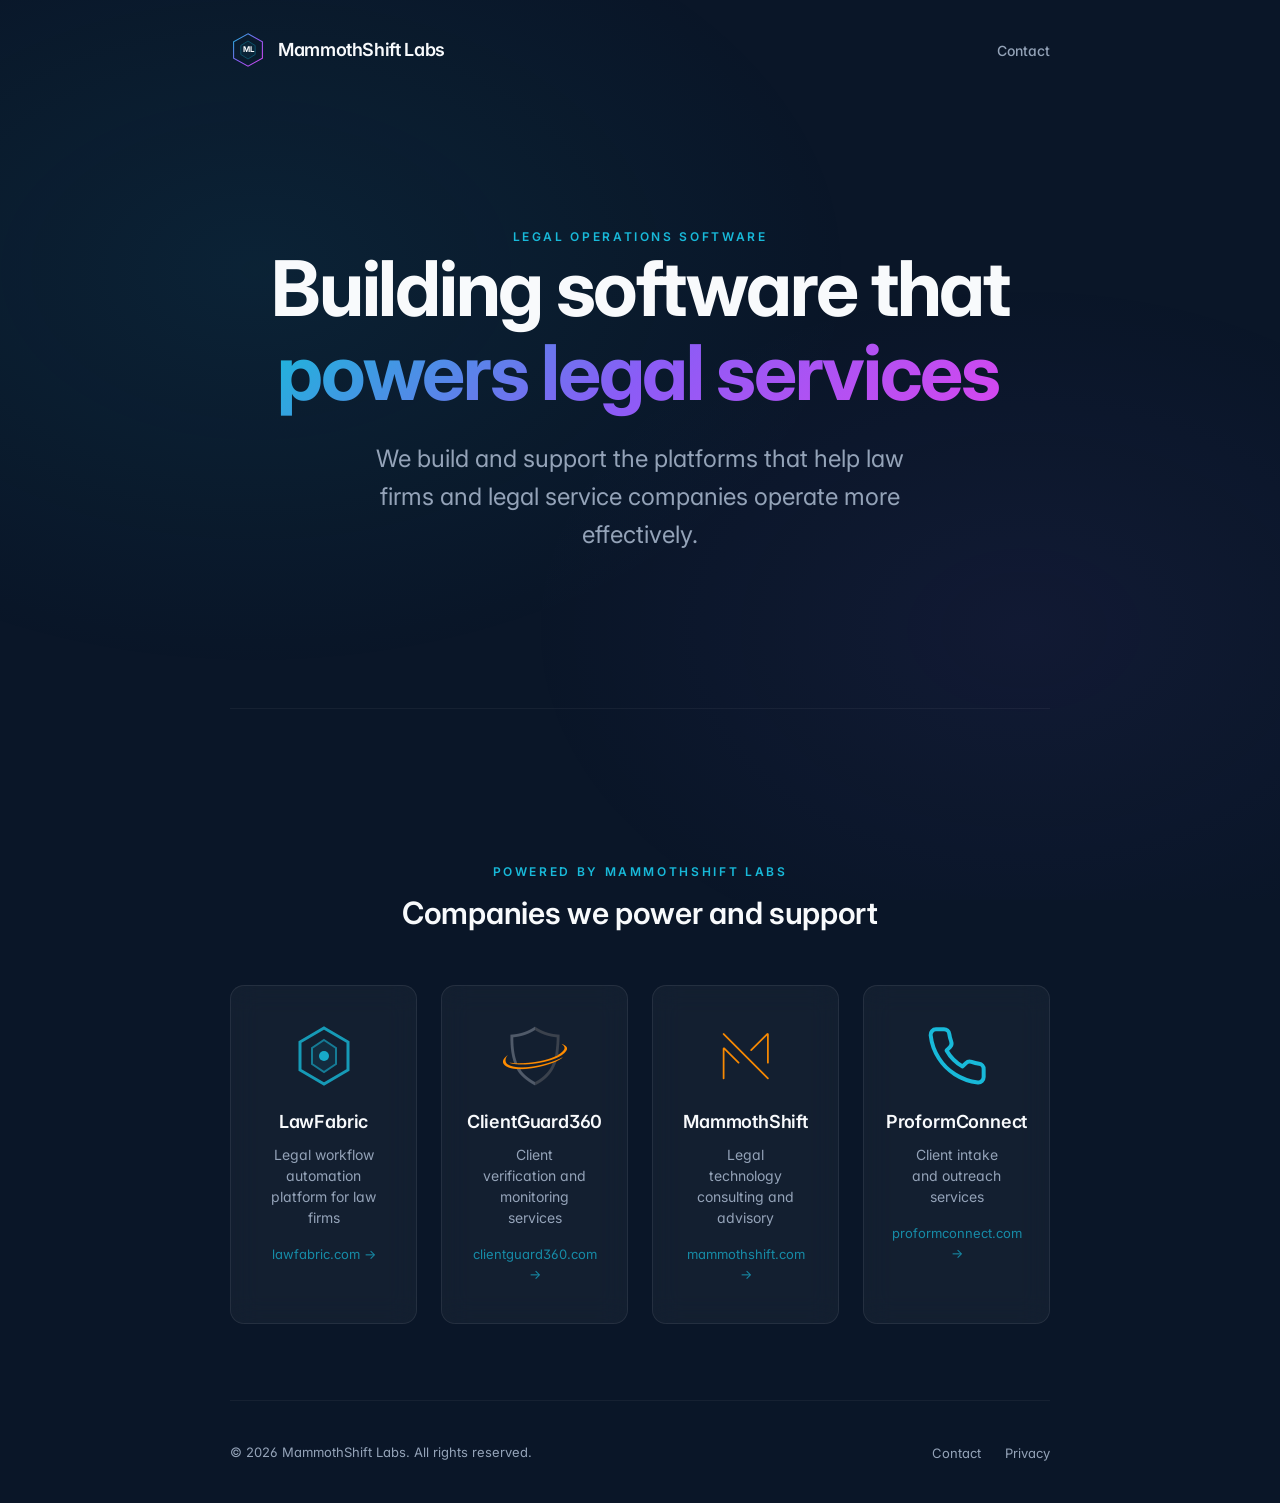
==== index.html @ 204c8508 "initial commit" ====
<!DOCTYPE html>
<html lang="en">
<head>
  <meta charset="UTF-8">
  <meta name="viewport" content="width=device-width, initial-scale=1.0">
  <title>MammothShift Labs</title>
  <meta name="description" content="MammothShift Labs builds and maintains legal operations software.">
  <link rel="preconnect" href="https://fonts.googleapis.com">
  <link rel="preconnect" href="https://fonts.gstatic.com" crossorigin>
  <link href="https://fonts.googleapis.com/css2?family=Inter:wght@300;400;500;600;700;800&display=swap" rel="stylesheet">
  <link rel="stylesheet" href="css/style.css">
  <link rel="icon" href="data:image/svg+xml,<svg xmlns='http://www.w3.org/2000/svg' viewBox='0 0 32 32'><polygon points='16,2 28,9 28,23 16,30 4,23 4,9' fill='none' stroke='%2318B9D9' stroke-width='2'/><circle cx='16' cy='16' r='4' fill='%2318B9D9'/></svg>">
</head>
<body class="ml-stage">
<div class="ml-page">

  <header>
    <nav class="ml-nav">
      <a href="index.html" class="ml-nav-logo">
        <svg viewBox="0 0 100 100" xmlns="http://www.w3.org/2000/svg">
          <defs>
            <linearGradient id="mlGrad" x1="0%" y1="0%" x2="100%" y2="100%">
              <stop offset="0%" stop-color="#18B9D9"/>
              <stop offset="50%" stop-color="#8b5cf6"/>
              <stop offset="100%" stop-color="#d946ef"/>
            </linearGradient>
          </defs>
          <polygon points="50,5 90,27.5 90,72.5 50,95 10,72.5 10,27.5" fill="none" stroke="url(#mlGrad)" stroke-width="3"/>
          <polygon points="50,25 70,37.5 70,62.5 50,75 30,62.5 30,37.5" fill="rgba(24,185,217,0.1)" stroke="#18B9D9" stroke-width="1.5" opacity="0.6"/>
          <text x="50" y="56" font-family="Inter, sans-serif" font-size="22" font-weight="700" text-anchor="middle" fill="#f8fafc">ML</text>
        </svg>
        <span class="ml-nav-wordmark">MammothShift Labs</span>
      </a>
      <ul class="ml-nav-links">
        <li><a href="contact.html">Contact</a></li>
      </ul>
    </nav>
  </header>

  <main class="ml-main">
    <section class="ml-hero">
      <p class="ml-eyebrow ml-animate">Legal Operations Software</p>
      <h1 class="ml-title-lg ml-hero-tagline ml-animate ml-animate-d1">
        Building software that <span class="ml-gradient-text">powers legal services</span>
      </h1>
      <p class="ml-body-lg ml-hero-sub ml-animate ml-animate-d2">
        We build and support the platforms that help law firms and legal service companies operate more effectively.
      </p>
    </section>

    <hr class="ml-divider">

    <section class="ml-section">
      <div class="ml-section-header ml-animate ml-animate-d3">
        <p class="ml-eyebrow">Powered by MammothShift Labs</p>
        <h2 class="ml-title-sm" style="margin-top: 12px;">Companies we power and support</h2>
      </div>

      <div class="ml-grid">

        <a href="https://lawfabric.com" target="_blank" rel="noopener" class="ml-card ml-animate ml-animate-d3">
          <img class="ml-card-logo" src="img/lawfabric.svg" alt="LawFabric">
          <div class="ml-card-name">LawFabric</div>
          <div class="ml-card-desc">Legal workflow automation platform for law firms</div>
          <div class="ml-card-link">lawfabric.com &rarr;</div>
        </a>

        <a href="https://clientguard360.com" target="_blank" rel="noopener" class="ml-card ml-animate ml-animate-d4">
          <img class="ml-card-logo" src="img/clientguard360.png" alt="ClientGuard360">
          <div class="ml-card-name">ClientGuard360</div>
          <div class="ml-card-desc">Client verification and monitoring services</div>
          <div class="ml-card-link">clientguard360.com &rarr;</div>
        </a>

        <a href="https://mammothshift.com" target="_blank" rel="noopener" class="ml-card ml-animate ml-animate-d5">
          <img class="ml-card-logo" src="img/mammothshift.png" alt="MammothShift">
          <div class="ml-card-name">MammothShift</div>
          <div class="ml-card-desc">Legal technology consulting and advisory</div>
          <div class="ml-card-link">mammothshift.com &rarr;</div>
        </a>

        <a href="https://proformconnect.com" target="_blank" rel="noopener" class="ml-card ml-animate ml-animate-d6">
          <svg class="ml-card-logo" viewBox="0 0 24 24" xmlns="http://www.w3.org/2000/svg">
            <path d="M22 16.92v3a2 2 0 0 1-2.18 2 19.79 19.79 0 0 1-8.63-3.07 19.5 19.5 0 0 1-6-6 19.79 19.79 0 0 1-3.07-8.67A2 2 0 0 1 4.11 2h3a2 2 0 0 1 2 1.72 12.84 12.84 0 0 0 .7 2.81 2 2 0 0 1-.45 2.11L8.09 9.91a16 16 0 0 0 6 6l1.27-1.27a2 2 0 0 1 2.11-.45 12.84 12.84 0 0 0 2.81.7A2 2 0 0 1 22 16.92z" fill="none" stroke="#18B9D9" stroke-width="1.5" stroke-linecap="round" stroke-linejoin="round"/>
          </svg>
          <div class="ml-card-name">ProformConnect</div>
          <div class="ml-card-desc">Client intake and outreach services</div>
          <div class="ml-card-link">proformconnect.com &rarr;</div>
        </a>

      </div>
    </section>
  </main>

  <footer class="ml-footer">
    <div class="ml-footer-inner">
      <div class="ml-footer-copy">&copy; 2026 MammothShift Labs. All rights reserved.</div>
      <ul class="ml-footer-links">
        <li><a href="contact.html">Contact</a></li>
        <li><a href="privacy.html">Privacy</a></li>
      </ul>
    </div>
  </footer>

</div>
</body>
</html>
---- css/style.css ----
/* MammothShift-Labs — Site Styles
   Design tokens derived from LegalSlash styleguide */

/* ── Reset ── */
*, *::before, *::after { box-sizing: border-box; margin: 0; padding: 0; }

/* ── Tokens ── */
:root {
  --ml-bg:          #0a1628;
  --ml-bg-raised:   #12263f;
  --ml-bg-card:     rgba(255,255,255,0.04);
  --ml-fg:          #f8fafc;
  --ml-muted:       #94a3b8;
  --ml-accent:      #18b9d9;
  --ml-accent-2:    #8b5cf6;
  --ml-accent-3:    #d946ef;
  --ml-border:      rgba(255,255,255,0.08);
  --ml-border-soft: rgba(255,255,255,0.05);
  --ml-shadow-sm:   0 4px 12px rgba(0,0,0,0.25);
  --ml-shadow-md:   0 12px 32px rgba(0,0,0,0.35);
  --ml-shadow-glow: 0 0 30px rgba(24,185,217,0.25);
  --ml-radius-sm:   8px;
  --ml-radius-md:   14px;
  --ml-radius-lg:   20px;
  --ml-radius-pill: 999px;
  --ml-spring:      cubic-bezier(0.22, 1, 0.36, 1);
  --ml-gradient:    linear-gradient(135deg, #18b9d9, #8b5cf6, #d946ef);
  --ml-gradient-accent: linear-gradient(90deg, #18b9d9, #8b5cf6);
}

/* ── Base ── */
html {
  font-size: 16px;
  overflow-x: hidden;
  -webkit-font-smoothing: antialiased;
  -moz-osx-font-smoothing: grayscale;
}

body {
  font-family: 'Inter', 'Plus Jakarta Sans', -apple-system, 'Segoe UI', sans-serif;
  font-feature-settings: 'ss01', 'cv11';
  background: var(--ml-bg);
  color: var(--ml-fg);
  line-height: 1.55;
  min-height: 100vh;
}

a {
  color: var(--ml-accent);
  text-decoration: none;
  transition: color 0.3s var(--ml-spring);
}

a:hover {
  color: var(--ml-accent-2);
}

/* ── Layout ── */
.ml-page {
  max-width: 900px;
  margin: 0 auto;
  padding: 0 40px;
  min-height: 100vh;
  display: flex;
  flex-direction: column;
}

.ml-main {
  flex: 1;
}

/* ── Ambient Background ── */
.ml-stage {
  position: relative;
}

.ml-stage::before {
  content: '';
  position: fixed;
  top: 0; left: 0; right: 0; bottom: 0;
  background:
    radial-gradient(ellipse 600px 400px at 20% 30%, rgba(24,185,217,0.08), transparent),
    radial-gradient(ellipse 500px 350px at 80% 70%, rgba(139,92,246,0.06), transparent);
  animation: ml-drift 24s ease-in-out infinite alternate;
  pointer-events: none;
  z-index: 0;
}

@keyframes ml-drift {
  0%   { transform: translate(0, 0); }
  100% { transform: translate(-30px, 20px); }
}

.ml-stage > * {
  position: relative;
  z-index: 1;
}

/* ── Typography ── */
.ml-title-lg {
  font-size: clamp(40px, 6vw, 80px);
  font-weight: 700;
  letter-spacing: -0.03em;
  line-height: 1.1;
}

.ml-title-md {
  font-size: clamp(28px, 4vw, 48px);
  font-weight: 700;
  letter-spacing: -0.02em;
  line-height: 1.2;
}

.ml-title-sm {
  font-size: clamp(20px, 2.4vw, 32px);
  font-weight: 600;
  letter-spacing: -0.01em;
  line-height: 1.3;
}

.ml-body-lg {
  font-size: clamp(18px, 2vw, 24px);
  font-weight: 400;
  line-height: 1.6;
}

.ml-body {
  font-size: 16px;
  font-weight: 400;
}

.ml-eyebrow {
  font-size: 12px;
  font-weight: 600;
  letter-spacing: 0.22em;
  text-transform: uppercase;
  color: var(--ml-accent);
}

.ml-muted {
  color: var(--ml-muted);
}

.ml-gradient-text {
  background: var(--ml-gradient);
  -webkit-background-clip: text;
  background-clip: text;
  -webkit-text-fill-color: transparent;
  padding-bottom: 0.1em;
  padding-right: 0.05em;
}

/* ── Nav ── */
.ml-nav {
  padding: clamp(20px, 3vw, 32px) 0;
  display: flex;
  align-items: center;
  justify-content: space-between;
}

.ml-nav-logo {
  display: flex;
  align-items: center;
  gap: 12px;
  text-decoration: none;
  color: var(--ml-fg);
}

.ml-nav-logo svg {
  width: 36px;
  height: 36px;
}

.ml-nav-wordmark {
  font-size: 18px;
  font-weight: 600;
  letter-spacing: -0.02em;
}

.ml-nav-links {
  display: flex;
  gap: 32px;
  list-style: none;
}

.ml-nav-links a {
  color: var(--ml-muted);
  font-size: 14px;
  font-weight: 500;
  transition: color 0.3s var(--ml-spring);
}

.ml-nav-links a:hover {
  color: var(--ml-fg);
}

/* ── Hero ── */
.ml-hero {
  padding: clamp(60px, 10vw, 140px) 0 clamp(40px, 6vw, 80px);
  text-align: center;
}

.ml-hero-tagline {
  max-width: 800px;
  margin: 0 auto;
}

.ml-hero-sub {
  margin-top: 24px;
  max-width: 560px;
  margin-left: auto;
  margin-right: auto;
  color: var(--ml-muted);
}

/* ── Section ── */
.ml-section {
  padding: clamp(40px, 6vw, 80px) 0;
}

.ml-section-header {
  text-align: center;
  margin-bottom: clamp(32px, 4vw, 56px);
}

.ml-section-header .ml-eyebrow {
  margin-bottom: 12px;
}

/* ── Company Cards ── */
.ml-grid {
  display: grid;
  grid-template-columns: repeat(auto-fit, minmax(180px, 1fr));
  gap: clamp(16px, 2vw, 24px);
}

.ml-card {
  background: var(--ml-bg-card);
  border: 1px solid var(--ml-border);
  border-radius: var(--ml-radius-md);
  padding: clamp(24px, 3vw, 40px);
  backdrop-filter: blur(14px);
  -webkit-backdrop-filter: blur(14px);
  transition: transform 0.4s var(--ml-spring), box-shadow 0.4s var(--ml-spring);
  display: flex;
  flex-direction: column;
  align-items: center;
  text-align: center;
  text-decoration: none;
  color: var(--ml-fg);
}

.ml-card:hover {
  transform: translateY(-6px);
  box-shadow: var(--ml-shadow-glow);
  color: var(--ml-fg);
}

.ml-card-logo {
  width: 64px;
  height: 64px;
  margin-bottom: 20px;
  object-fit: contain;
}

.ml-card-name {
  font-size: 18px;
  font-weight: 600;
  letter-spacing: -0.01em;
  margin-bottom: 8px;
}

.ml-card-desc {
  font-size: 14px;
  color: var(--ml-muted);
  line-height: 1.5;
}

.ml-card-link {
  margin-top: 16px;
  font-size: 13px;
  color: var(--ml-accent);
  opacity: 0.7;
  transition: opacity 0.3s var(--ml-spring);
}

.ml-card:hover .ml-card-link {
  opacity: 1;
}

/* ── Divider ── */
.ml-divider {
  border: none;
  border-top: 1px solid var(--ml-border-soft);
  margin: clamp(40px, 6vw, 80px) 0;
}

/* ── Footer ── */
.ml-footer {
  padding: clamp(24px, 3vw, 40px) 0;
  border-top: 1px solid var(--ml-border-soft);
  margin-top: auto;
}

.ml-footer-inner {
  display: flex;
  justify-content: space-between;
  align-items: center;
  flex-wrap: wrap;
  gap: 16px;
}

.ml-footer-copy {
  font-size: 13px;
  color: var(--ml-muted);
}

.ml-footer-links {
  display: flex;
  gap: 24px;
  list-style: none;
}

.ml-footer-links a {
  font-size: 13px;
  color: var(--ml-muted);
}

.ml-footer-links a:hover {
  color: var(--ml-fg);
}

/* ── Contact Page ── */
.ml-contact-section {
  padding: clamp(40px, 6vw, 80px) 0;
}

.ml-contact-grid {
  display: grid;
  grid-template-columns: 1fr 1.1fr;
  gap: clamp(40px, 5vw, 72px);
  align-items: start;
}

.ml-contact-headline {
  font-size: clamp(28px, 4vw, 48px);
  font-weight: 800;
  letter-spacing: -0.03em;
  line-height: 1.1;
  margin-top: 12px;
  margin-bottom: 16px;
}

.ml-contact-sub {
  font-size: 16px;
  color: var(--ml-muted);
  line-height: 1.7;
  margin-bottom: 36px;
}

.ml-expect-list {
  list-style: none;
  display: flex;
  flex-direction: column;
  gap: 16px;
}

.ml-expect-item {
  display: flex;
  align-items: flex-start;
  gap: 14px;
}

.ml-expect-icon {
  width: 36px;
  height: 36px;
  border-radius: 9px;
  flex-shrink: 0;
  background: rgba(24, 185, 217, 0.08);
  border: 1px solid rgba(24, 185, 217, 0.18);
  display: flex;
  align-items: center;
  justify-content: center;
}

.ml-expect-title {
  font-size: 14px;
  font-weight: 700;
  margin-bottom: 2px;
}

.ml-expect-desc {
  font-size: 13px;
  color: var(--ml-muted);
  line-height: 1.55;
}

/* ── Form Card ── */
.ml-form-card {
  background: var(--ml-bg-card);
  border: 1px solid var(--ml-border);
  border-radius: var(--ml-radius-md);
  backdrop-filter: blur(14px);
  -webkit-backdrop-filter: blur(14px);
  box-shadow: var(--ml-shadow-md);
  padding: clamp(24px, 3vw, 40px);
}

.ml-form-title {
  font-size: 20px;
  font-weight: 700;
  letter-spacing: -0.01em;
  margin-bottom: 6px;
}

.ml-form-sub {
  font-size: 14px;
  color: var(--ml-muted);
  margin-bottom: 28px;
}

.ml-form-group {
  display: flex;
  flex-direction: column;
  gap: 6px;
  margin-bottom: 18px;
}

.ml-form-row {
  display: grid;
  grid-template-columns: 1fr 1fr;
  gap: 14px;
}

.ml-form-label {
  font-size: 12px;
  font-weight: 600;
  text-transform: uppercase;
  letter-spacing: 0.08em;
  color: var(--ml-muted);
}

.ml-form-label span {
  color: var(--ml-accent);
}

.ml-form-input,
.ml-form-textarea {
  width: 100%;
  padding: 11px 14px;
  font-size: 14px;
  font-family: inherit;
  color: var(--ml-fg);
  background: var(--ml-bg-raised);
  border: 1.5px solid var(--ml-border);
  border-radius: var(--ml-radius-sm);
  transition: border-color 0.15s, box-shadow 0.15s;
  outline: none;
}

.ml-form-input:focus,
.ml-form-textarea:focus {
  border-color: var(--ml-accent);
  box-shadow: 0 0 0 3px rgba(24, 185, 217, 0.1);
}

.ml-form-input::placeholder,
.ml-form-textarea::placeholder {
  color: rgba(148, 163, 184, 0.5);
}

.ml-form-textarea {
  min-height: 100px;
  resize: vertical;
  line-height: 1.6;
}

.ml-interest-grid {
  display: grid;
  grid-template-columns: 1fr 1fr;
  gap: 8px;
}

.ml-interest-item {
  display: flex;
  align-items: center;
  gap: 9px;
  padding: 10px 12px;
  background: var(--ml-bg-raised);
  border: 1.5px solid var(--ml-border);
  border-radius: var(--ml-radius-sm);
  cursor: pointer;
  transition: border-color 0.15s, background 0.15s;
}

.ml-interest-item:has(input:checked) {
  border-color: var(--ml-accent);
  background: rgba(24, 185, 217, 0.04);
}

.ml-interest-item input {
  accent-color: var(--ml-accent);
  cursor: pointer;
}

.ml-interest-item label {
  font-size: 13px;
  font-weight: 500;
  cursor: pointer;
}

.ml-form-divider {
  height: 1px;
  background: var(--ml-border);
  margin: 22px 0;
}

.ml-form-submit {
  width: 100%;
  padding: 14px;
  background: var(--ml-gradient-accent);
  color: #fff;
  font-size: 15px;
  font-weight: 700;
  border: none;
  border-radius: var(--ml-radius-pill);
  cursor: pointer;
  box-shadow: 0 4px 20px rgba(24, 185, 217, 0.3);
  transition: box-shadow 0.2s var(--ml-spring), transform 0.2s var(--ml-spring);
  font-family: inherit;
}

.ml-form-submit:hover {
  box-shadow: 0 6px 28px rgba(24, 185, 217, 0.44);
  transform: translateY(-1px);
}

.ml-form-legal {
  font-size: 11px;
  color: rgba(148, 163, 184, 0.6);
  text-align: center;
  margin-top: 14px;
  line-height: 1.6;
}

.ml-form-legal a {
  color: var(--ml-muted);
  text-decoration: underline;
}

/* ── Legal Pages ── */
.ml-legal {
  max-width: 720px;
  margin: 0 auto;
  padding: clamp(40px, 6vw, 80px) 0;
}

.ml-legal h1 {
  margin-bottom: 8px;
}

.ml-legal .ml-last-updated {
  color: var(--ml-muted);
  font-size: 14px;
  margin-bottom: 40px;
}

.ml-legal h2 {
  font-size: 20px;
  font-weight: 600;
  margin-top: 40px;
  margin-bottom: 12px;
}

.ml-legal p {
  color: var(--ml-muted);
  margin-bottom: 16px;
}

.ml-legal ul {
  color: var(--ml-muted);
  margin-bottom: 16px;
  padding-left: 24px;
}

.ml-legal li {
  margin-bottom: 8px;
}

/* ── Animations ── */
.ml-animate {
  opacity: 0;
  transform: translateY(24px);
  animation: ml-fadeup 0.7s var(--ml-spring) forwards;
}

.ml-animate-d1 { animation-delay: 0.1s; }
.ml-animate-d2 { animation-delay: 0.2s; }
.ml-animate-d3 { animation-delay: 0.3s; }
.ml-animate-d4 { animation-delay: 0.4s; }
.ml-animate-d5 { animation-delay: 0.5s; }
.ml-animate-d6 { animation-delay: 0.6s; }

@keyframes ml-fadeup {
  to {
    opacity: 1;
    transform: translateY(0);
  }
}

/* ── Responsive ── */
@media (max-width: 760px) {
  .ml-contact-grid {
    grid-template-columns: 1fr;
  }

  .ml-form-row {
    grid-template-columns: 1fr;
  }

  .ml-interest-grid {
    grid-template-columns: 1fr;
  }
}

@media (max-width: 600px) {
  .ml-nav {
    flex-direction: column;
    gap: 16px;
  }

  .ml-nav-links {
    gap: 20px;
  }

  .ml-footer-inner {
    flex-direction: column;
    text-align: center;
  }

  .ml-grid {
    grid-template-columns: 1fr;
    max-width: 400px;
    margin: 0 auto;
  }
}
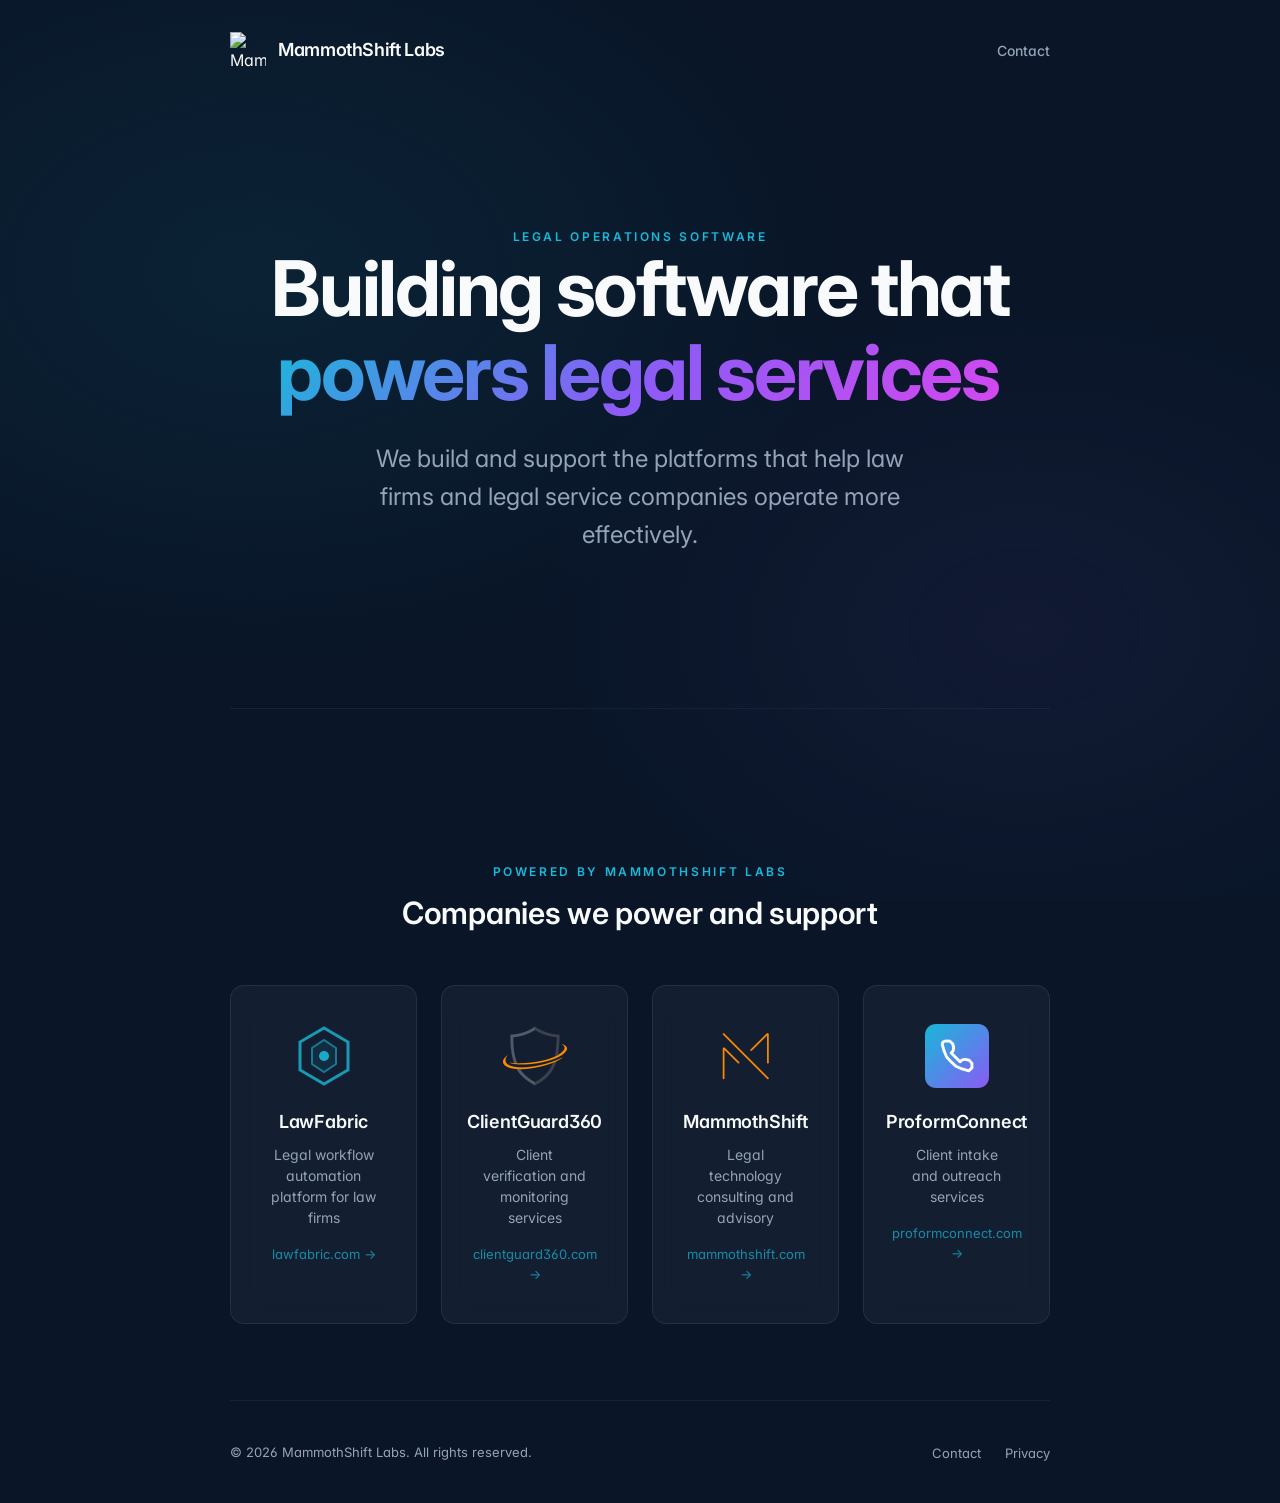
==== commit 008323b1: "feat: replace inline SVG logos with PNG assets Use generated mammothshift-labs.png for the nav logo " ====
--- a/index.html
+++ b/index.html
@@ -17,18 +17,7 @@
   <header>
     <nav class="ml-nav">
       <a href="index.html" class="ml-nav-logo">
-        <svg viewBox="0 0 100 100" xmlns="http://www.w3.org/2000/svg">
-          <defs>
-            <linearGradient id="mlGrad" x1="0%" y1="0%" x2="100%" y2="100%">
-              <stop offset="0%" stop-color="#18B9D9"/>
-              <stop offset="50%" stop-color="#8b5cf6"/>
-              <stop offset="100%" stop-color="#d946ef"/>
-            </linearGradient>
-          </defs>
-          <polygon points="50,5 90,27.5 90,72.5 50,95 10,72.5 10,27.5" fill="none" stroke="url(#mlGrad)" stroke-width="3"/>
-          <polygon points="50,25 70,37.5 70,62.5 50,75 30,62.5 30,37.5" fill="rgba(24,185,217,0.1)" stroke="#18B9D9" stroke-width="1.5" opacity="0.6"/>
-          <text x="50" y="56" font-family="Inter, sans-serif" font-size="22" font-weight="700" text-anchor="middle" fill="#f8fafc">ML</text>
-        </svg>
+        <img src="img/mammothshift-labs.png" alt="MammothShift Labs">
         <span class="ml-nav-wordmark">MammothShift Labs</span>
       </a>
       <ul class="ml-nav-links">
@@ -80,9 +69,7 @@
         </a>
 
         <a href="https://proformconnect.com" target="_blank" rel="noopener" class="ml-card ml-animate ml-animate-d6">
-          <svg class="ml-card-logo" viewBox="0 0 24 24" xmlns="http://www.w3.org/2000/svg">
-            <path d="M22 16.92v3a2 2 0 0 1-2.18 2 19.79 19.79 0 0 1-8.63-3.07 19.5 19.5 0 0 1-6-6 19.79 19.79 0 0 1-3.07-8.67A2 2 0 0 1 4.11 2h3a2 2 0 0 1 2 1.72 12.84 12.84 0 0 0 .7 2.81 2 2 0 0 1-.45 2.11L8.09 9.91a16 16 0 0 0 6 6l1.27-1.27a2 2 0 0 1 2.11-.45 12.84 12.84 0 0 0 2.81.7A2 2 0 0 1 22 16.92z" fill="none" stroke="#18B9D9" stroke-width="1.5" stroke-linecap="round" stroke-linejoin="round"/>
-          </svg>
+          <img class="ml-card-logo" src="img/proformconnect.png" alt="ProformConnect">
           <div class="ml-card-name">ProformConnect</div>
           <div class="ml-card-desc">Client intake and outreach services</div>
           <div class="ml-card-link">proformconnect.com &rarr;</div>
--- a/css/style.css
+++ b/css/style.css
@@ -166,7 +166,8 @@
   color: var(--ml-fg);
 }
 
-.ml-nav-logo svg {
+.ml-nav-logo svg,
+.ml-nav-logo img {
   width: 36px;
   height: 36px;
 }
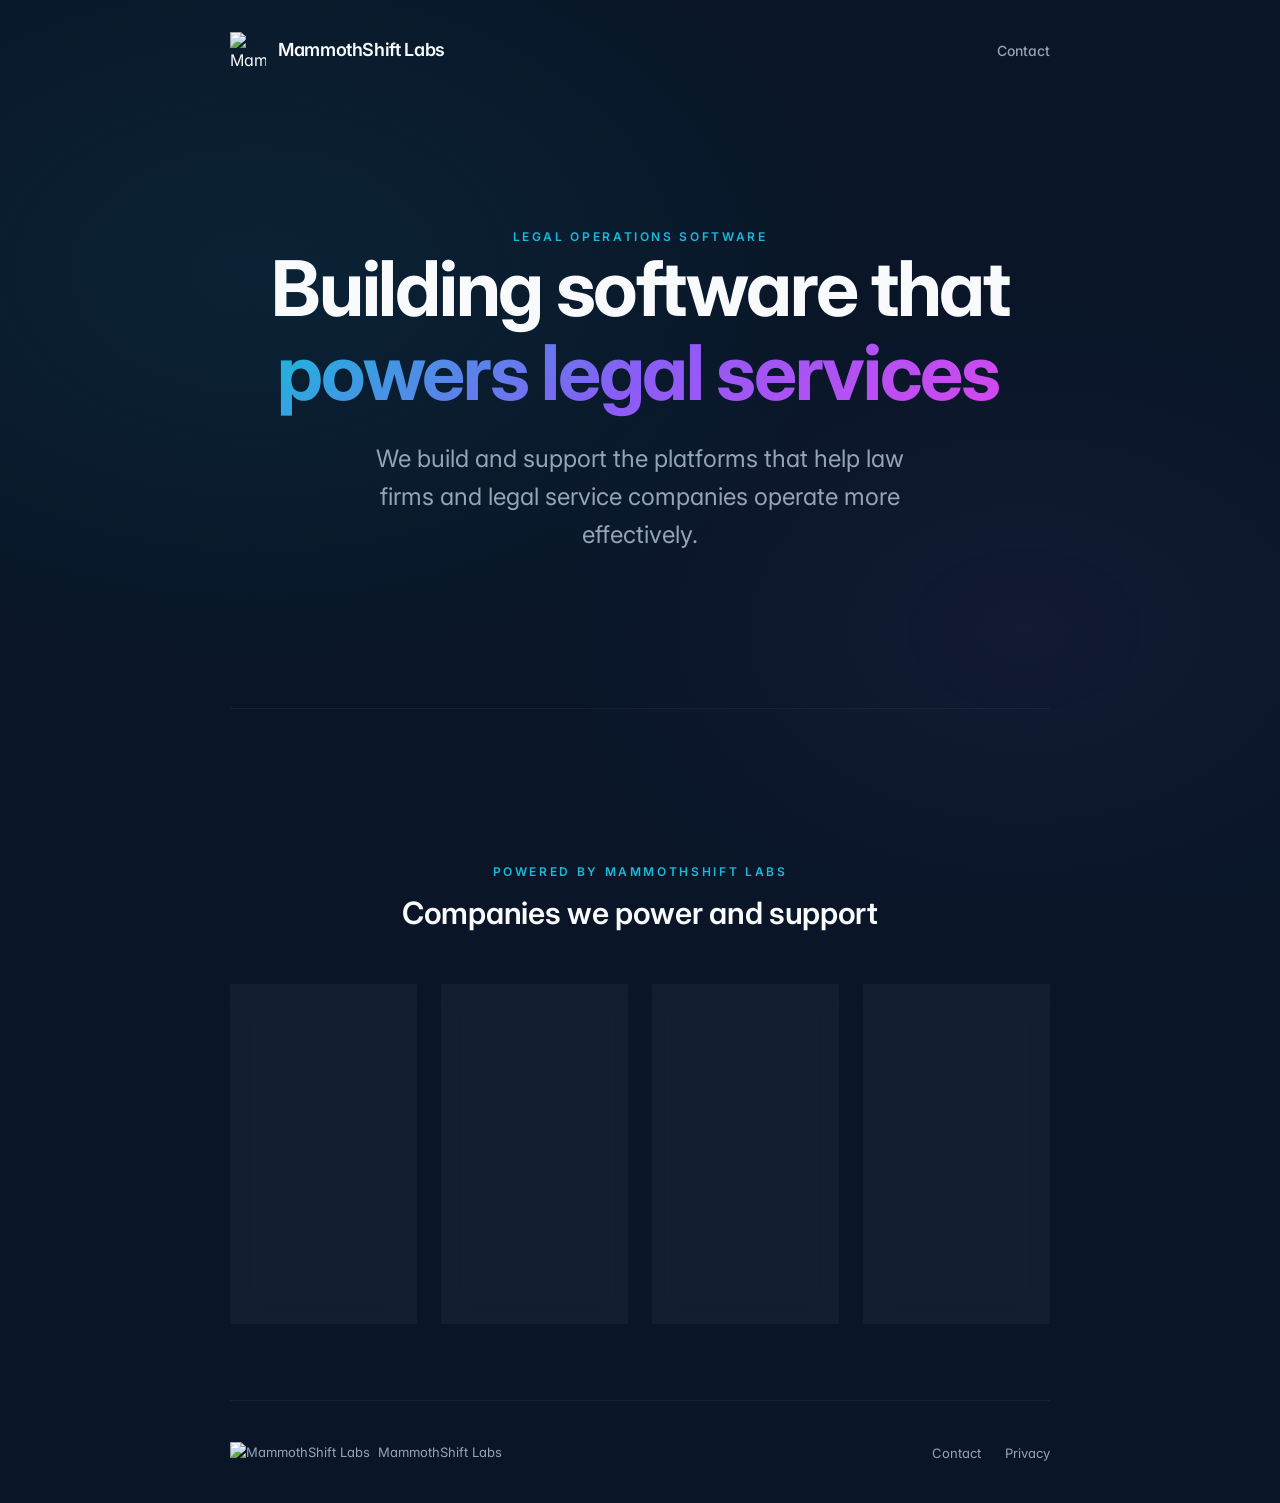
==== commit ced82ef5: "feat: add logo to footer and prefix company URLs with www Co-Authored-By: Claude Opus 4.6 <noreply@a" ====
--- a/index.html
+++ b/index.html
@@ -47,28 +47,28 @@
 
       <div class="ml-grid">
 
-        <a href="https://lawfabric.com" target="_blank" rel="noopener" class="ml-card ml-animate ml-animate-d3">
+        <a href="https://www.lawfabric.com" target="_blank" rel="noopener" class="ml-card ml-animate ml-animate-d3">
           <img class="ml-card-logo" src="img/lawfabric.svg" alt="LawFabric">
           <div class="ml-card-name">LawFabric</div>
           <div class="ml-card-desc">Legal workflow automation platform for law firms</div>
           <div class="ml-card-link">lawfabric.com &rarr;</div>
         </a>
 
-        <a href="https://clientguard360.com" target="_blank" rel="noopener" class="ml-card ml-animate ml-animate-d4">
+        <a href="https://www.clientguard360.com" target="_blank" rel="noopener" class="ml-card ml-animate ml-animate-d4">
           <img class="ml-card-logo" src="img/clientguard360.png" alt="ClientGuard360">
           <div class="ml-card-name">ClientGuard360</div>
           <div class="ml-card-desc">Client verification and monitoring services</div>
           <div class="ml-card-link">clientguard360.com &rarr;</div>
         </a>
 
-        <a href="https://mammothshift.com" target="_blank" rel="noopener" class="ml-card ml-animate ml-animate-d5">
+        <a href="https://www.mammothshift.com" target="_blank" rel="noopener" class="ml-card ml-animate ml-animate-d5">
           <img class="ml-card-logo" src="img/mammothshift.png" alt="MammothShift">
           <div class="ml-card-name">MammothShift</div>
           <div class="ml-card-desc">Legal technology consulting and advisory</div>
           <div class="ml-card-link">mammothshift.com &rarr;</div>
         </a>
 
-        <a href="https://proformconnect.com" target="_blank" rel="noopener" class="ml-card ml-animate ml-animate-d6">
+        <a href="https://www.proformconnect.com" target="_blank" rel="noopener" class="ml-card ml-animate ml-animate-d6">
           <img class="ml-card-logo" src="img/proformconnect.png" alt="ProformConnect">
           <div class="ml-card-name">ProformConnect</div>
           <div class="ml-card-desc">Client intake and outreach services</div>
@@ -81,7 +81,7 @@
 
   <footer class="ml-footer">
     <div class="ml-footer-inner">
-      <div class="ml-footer-copy">&copy; 2026 MammothShift Labs. All rights reserved.</div>
+      <div class="ml-footer-copy"><img src="img/mammothshift-labs.png" alt="MammothShift Labs" class="ml-footer-logo"> MammothShift Labs</div>
       <ul class="ml-footer-links">
         <li><a href="contact.html">Contact</a></li>
         <li><a href="privacy.html">Privacy</a></li>
--- a/css/style.css
+++ b/css/style.css
@@ -314,6 +314,14 @@
 .ml-footer-copy {
   font-size: 13px;
   color: var(--ml-muted);
+  display: flex;
+  align-items: center;
+  gap: 8px;
+}
+
+.ml-footer-logo {
+  height: 20px;
+  width: auto;
 }
 
 .ml-footer-links {
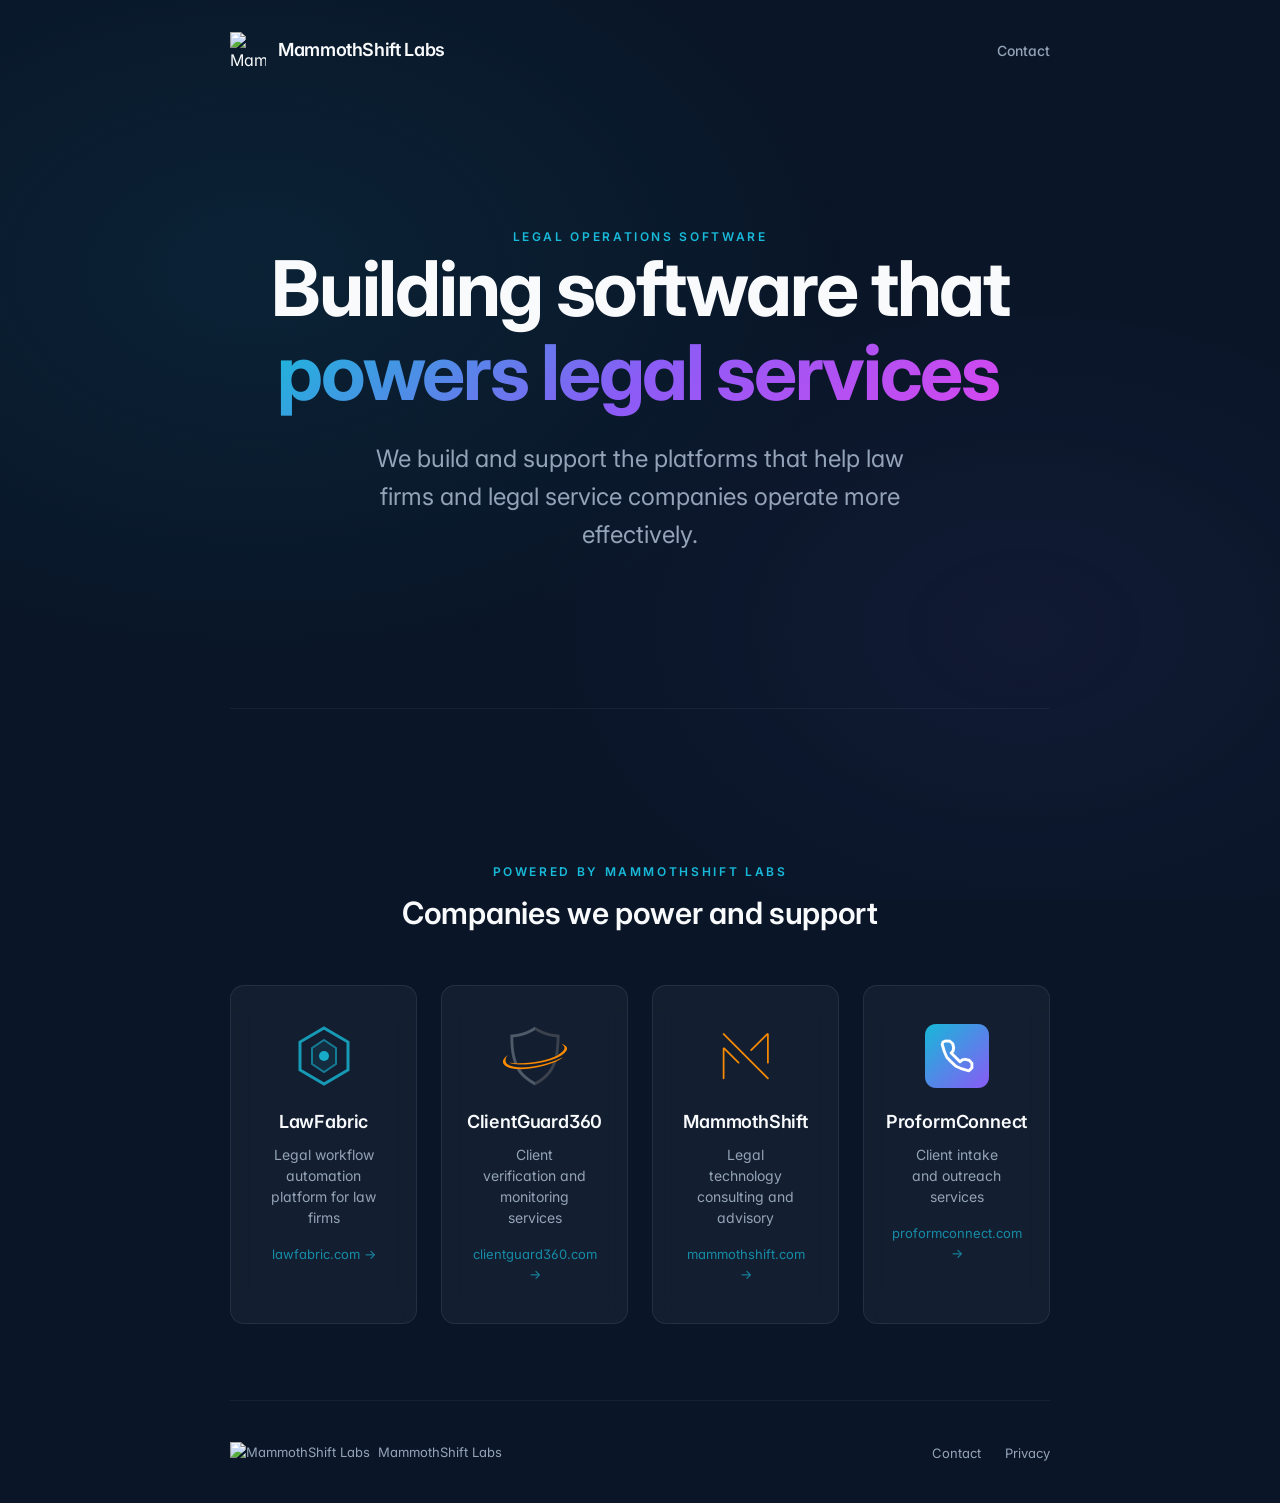
==== commit 8c56f408: "feat: add shared components, mobile nav, og tags, 404 page, and cleanup Extract nav/footer into <msl" ====
--- a/index.html
+++ b/index.html
@@ -5,6 +5,10 @@
   <meta name="viewport" content="width=device-width, initial-scale=1.0">
   <title>MammothShift Labs</title>
   <meta name="description" content="MammothShift Labs builds and maintains legal operations software.">
+  <meta property="og:type" content="website">
+  <meta property="og:title" content="MammothShift Labs">
+  <meta property="og:description" content="MammothShift Labs builds and maintains legal operations software.">
+  <meta property="og:image" content="img/og-image.png">
   <link rel="preconnect" href="https://fonts.googleapis.com">
   <link rel="preconnect" href="https://fonts.gstatic.com" crossorigin>
   <link href="https://fonts.googleapis.com/css2?family=Inter:wght@300;400;500;600;700;800&display=swap" rel="stylesheet">
@@ -14,17 +18,7 @@
 <body class="ml-stage">
 <div class="ml-page">
 
-  <header>
-    <nav class="ml-nav">
-      <a href="index.html" class="ml-nav-logo">
-        <img src="img/mammothshift-labs.png" alt="MammothShift Labs">
-        <span class="ml-nav-wordmark">MammothShift Labs</span>
-      </a>
-      <ul class="ml-nav-links">
-        <li><a href="contact.html">Contact</a></li>
-      </ul>
-    </nav>
-  </header>
+  <msl-header></msl-header>
 
   <main class="ml-main">
     <section class="ml-hero">
@@ -42,7 +36,7 @@
     <section class="ml-section">
       <div class="ml-section-header ml-animate ml-animate-d3">
         <p class="ml-eyebrow">Powered by MammothShift Labs</p>
-        <h2 class="ml-title-sm" style="margin-top: 12px;">Companies we power and support</h2>
+        <h2 class="ml-title-sm">Companies we power and support</h2>
       </div>
 
       <div class="ml-grid">
@@ -79,16 +73,10 @@
     </section>
   </main>
 
-  <footer class="ml-footer">
-    <div class="ml-footer-inner">
-      <div class="ml-footer-copy"><img src="img/mammothshift-labs.png" alt="MammothShift Labs" class="ml-footer-logo"> MammothShift Labs</div>
-      <ul class="ml-footer-links">
-        <li><a href="contact.html">Contact</a></li>
-        <li><a href="privacy.html">Privacy</a></li>
-      </ul>
-    </div>
-  </footer>
+  <msl-footer></msl-footer>
 
 </div>
+<script src="js/components.js"></script>
+<script src="js/main.js"></script>
 </body>
 </html>
--- a/css/style.css
+++ b/css/style.css
@@ -124,21 +124,12 @@
   line-height: 1.6;
 }
 
-.ml-body {
-  font-size: 16px;
-  font-weight: 400;
-}
-
 .ml-eyebrow {
   font-size: 12px;
   font-weight: 600;
   letter-spacing: 0.22em;
   text-transform: uppercase;
   color: var(--ml-accent);
-}
-
-.ml-muted {
-  color: var(--ml-muted);
 }
 
 .ml-gradient-text {
@@ -194,6 +185,36 @@
 .ml-nav-links a:hover {
   color: var(--ml-fg);
 }
+
+/* --- Burger button --- */
+.ml-nav-burger {
+  display: none; background: none; border: none; cursor: pointer;
+  width: 28px; height: 20px; position: relative; margin-left: 16px; flex-shrink: 0;
+}
+.ml-nav-burger span {
+  display: block; position: absolute; left: 0; right: 0; height: 2px;
+  background: var(--ml-fg); border-radius: 1px; transition: transform 0.25s, opacity 0.2s;
+}
+.ml-nav-burger span:nth-child(1) { top: 0; }
+.ml-nav-burger span:nth-child(2) { top: 9px; }
+.ml-nav-burger span:nth-child(3) { top: 18px; }
+.ml-nav-burger.open span:nth-child(1) { transform: translateY(9px) rotate(45deg); }
+.ml-nav-burger.open span:nth-child(2) { opacity: 0; }
+.ml-nav-burger.open span:nth-child(3) { transform: translateY(-9px) rotate(-45deg); }
+
+/* --- Mobile nav panel --- */
+.ml-mobile-nav {
+  display: none;
+  flex-direction: column; gap: 4px;
+  padding: 8px 0 16px;
+  border-bottom: 1px solid var(--ml-border-soft);
+}
+.ml-mobile-nav.open { display: flex; }
+.ml-mobile-nav__link {
+  padding: 10px 0; font-size: 15px; font-weight: 500; color: var(--ml-muted);
+  text-decoration: none; transition: color 0.2s;
+}
+.ml-mobile-nav__link:hover { color: var(--ml-fg); }
 
 /* ── Hero ── */
 .ml-hero {
@@ -557,6 +578,69 @@
   text-decoration: underline;
 }
 
+.ml-form-label--gap { margin-bottom: 10px; }
+
+.ml-form-error {
+  display: none;
+  margin-top: 16px;
+  padding: 14px 18px;
+  background: rgba(239,68,68,0.08);
+  border: 1px solid rgba(239,68,68,0.2);
+  border-radius: var(--ml-radius-sm);
+  font-size: 14px;
+  color: #ef4444;
+  line-height: 1.6;
+}
+
+/* ── Thank You / 404 ── */
+.ml-thankyou {
+  display: flex;
+  align-items: center;
+  justify-content: center;
+  min-height: 60vh;
+}
+
+.ml-thankyou-inner {
+  text-align: center;
+  max-width: 500px;
+}
+
+.ml-thankyou-icon {
+  margin-bottom: 24px;
+}
+
+.ml-thankyou-icon svg {
+  margin: 0 auto;
+  display: block;
+}
+
+.ml-thankyou .ml-contact-headline {
+  margin-bottom: 16px;
+}
+
+.ml-thankyou .ml-contact-sub {
+  margin-bottom: 32px;
+}
+
+.ml-thankyou-btn {
+  display: inline-block;
+  padding: 14px 32px;
+  background: var(--ml-gradient-accent);
+  color: #fff;
+  font-size: 15px;
+  font-weight: 700;
+  border: none;
+  border-radius: var(--ml-radius-pill);
+  text-decoration: none;
+  box-shadow: 0 4px 20px rgba(24,185,217,0.3);
+  transition: box-shadow 0.2s var(--ml-spring), transform 0.2s var(--ml-spring);
+}
+.ml-thankyou-btn:hover {
+  box-shadow: 0 6px 28px rgba(24,185,217,0.44);
+  transform: translateY(-1px);
+  color: #fff;
+}
+
 /* ── Legal Pages ── */
 .ml-legal {
   max-width: 720px;
@@ -565,6 +649,7 @@
 }
 
 .ml-legal h1 {
+  margin-top: 12px;
   margin-bottom: 8px;
 }
 
@@ -584,16 +669,6 @@
 .ml-legal p {
   color: var(--ml-muted);
   margin-bottom: 16px;
-}
-
-.ml-legal ul {
-  color: var(--ml-muted);
-  margin-bottom: 16px;
-  padding-left: 24px;
-}
-
-.ml-legal li {
-  margin-bottom: 8px;
 }
 
 /* ── Animations ── */
@@ -633,14 +708,8 @@
 }
 
 @media (max-width: 600px) {
-  .ml-nav {
-    flex-direction: column;
-    gap: 16px;
-  }
-
-  .ml-nav-links {
-    gap: 20px;
-  }
+  .ml-nav-links { display: none; }
+  .ml-nav-burger { display: block; }
 
   .ml-footer-inner {
     flex-direction: column;
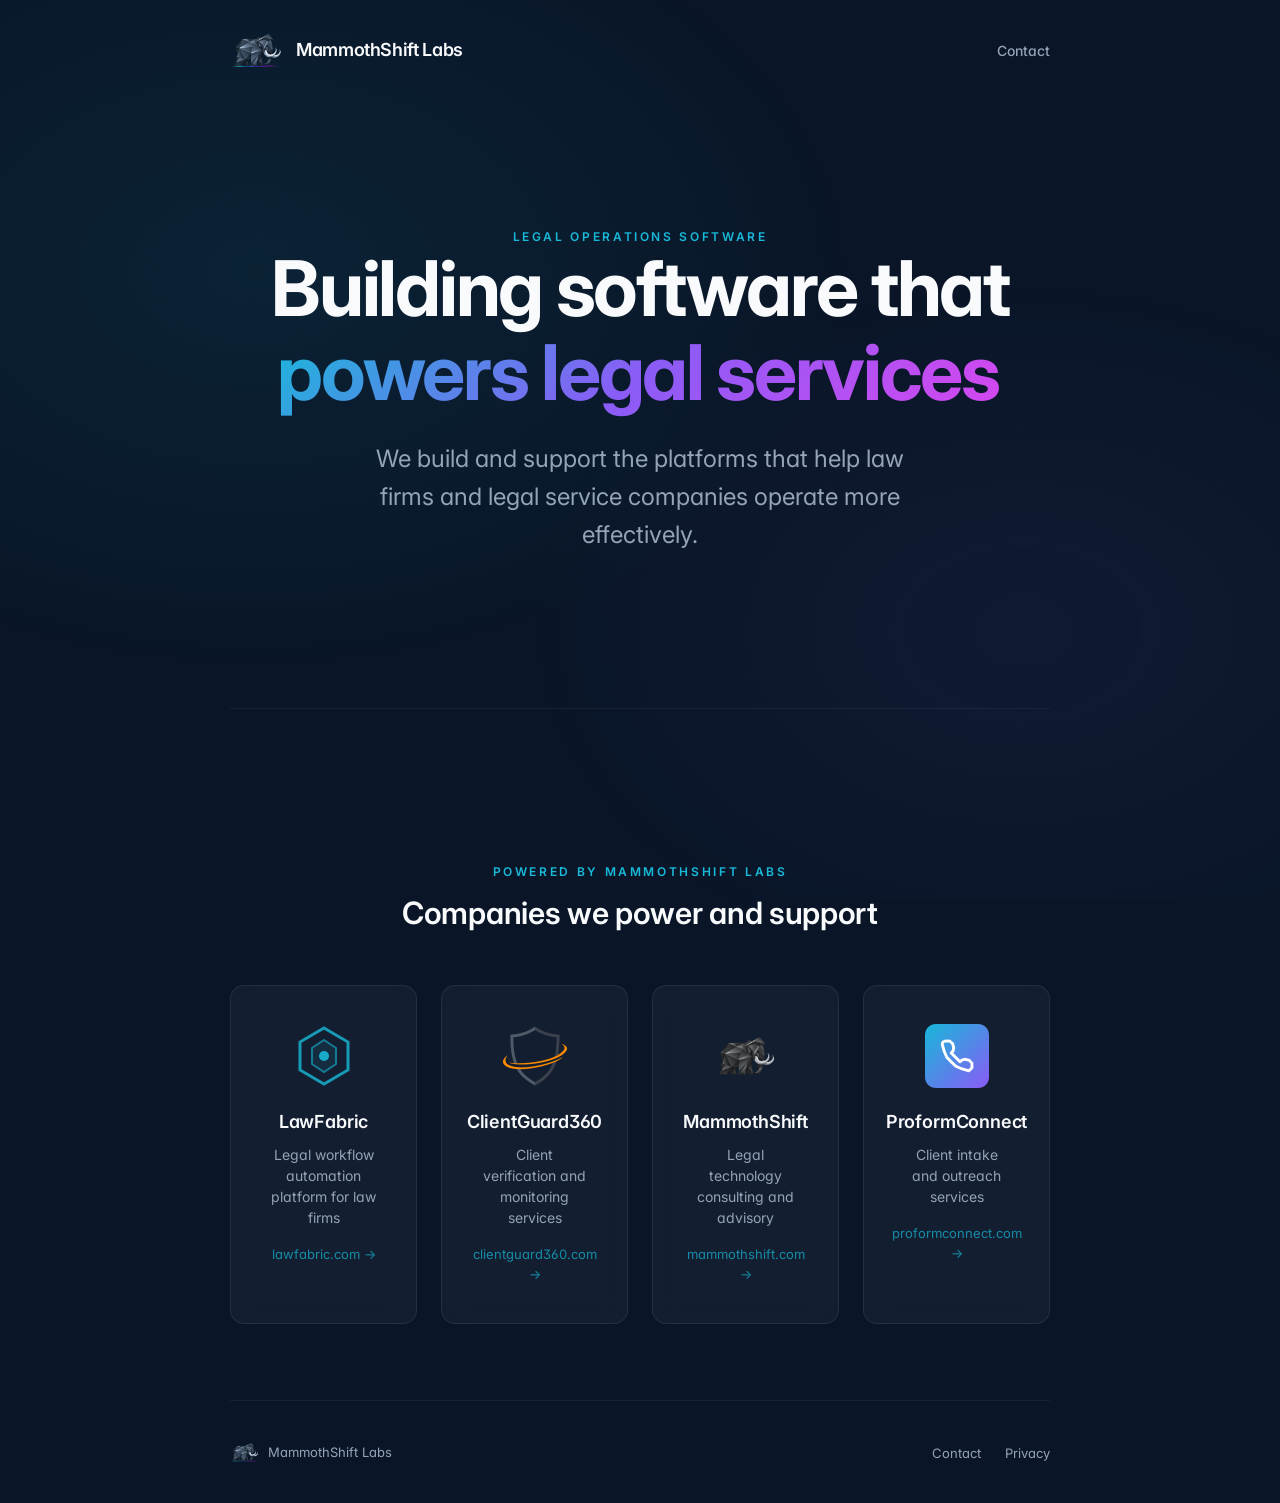
==== commit f66b443e: "Update brand logo and favicon to new icons; fix nav logo sizing Co-Authored-By: Claude Opus 4.8 <nor" ====
--- a/index.html
+++ b/index.html
@@ -13,7 +13,7 @@
   <link rel="preconnect" href="https://fonts.gstatic.com" crossorigin>
   <link href="https://fonts.googleapis.com/css2?family=Inter:wght@300;400;500;600;700;800&display=swap" rel="stylesheet">
   <link rel="stylesheet" href="css/style.css">
-  <link rel="icon" href="data:image/svg+xml,<svg xmlns='http://www.w3.org/2000/svg' viewBox='0 0 32 32'><polygon points='16,2 28,9 28,23 16,30 4,23 4,9' fill='none' stroke='%2318B9D9' stroke-width='2'/><circle cx='16' cy='16' r='4' fill='%2318B9D9'/></svg>">
+  <link rel="icon" href="img/favicon.png">
 </head>
 <body class="ml-stage">
 <div class="ml-page">
--- a/css/style.css
+++ b/css/style.css
@@ -159,7 +159,6 @@
 
 .ml-nav-logo svg,
 .ml-nav-logo img {
-  width: 36px;
   height: 36px;
 }
 
